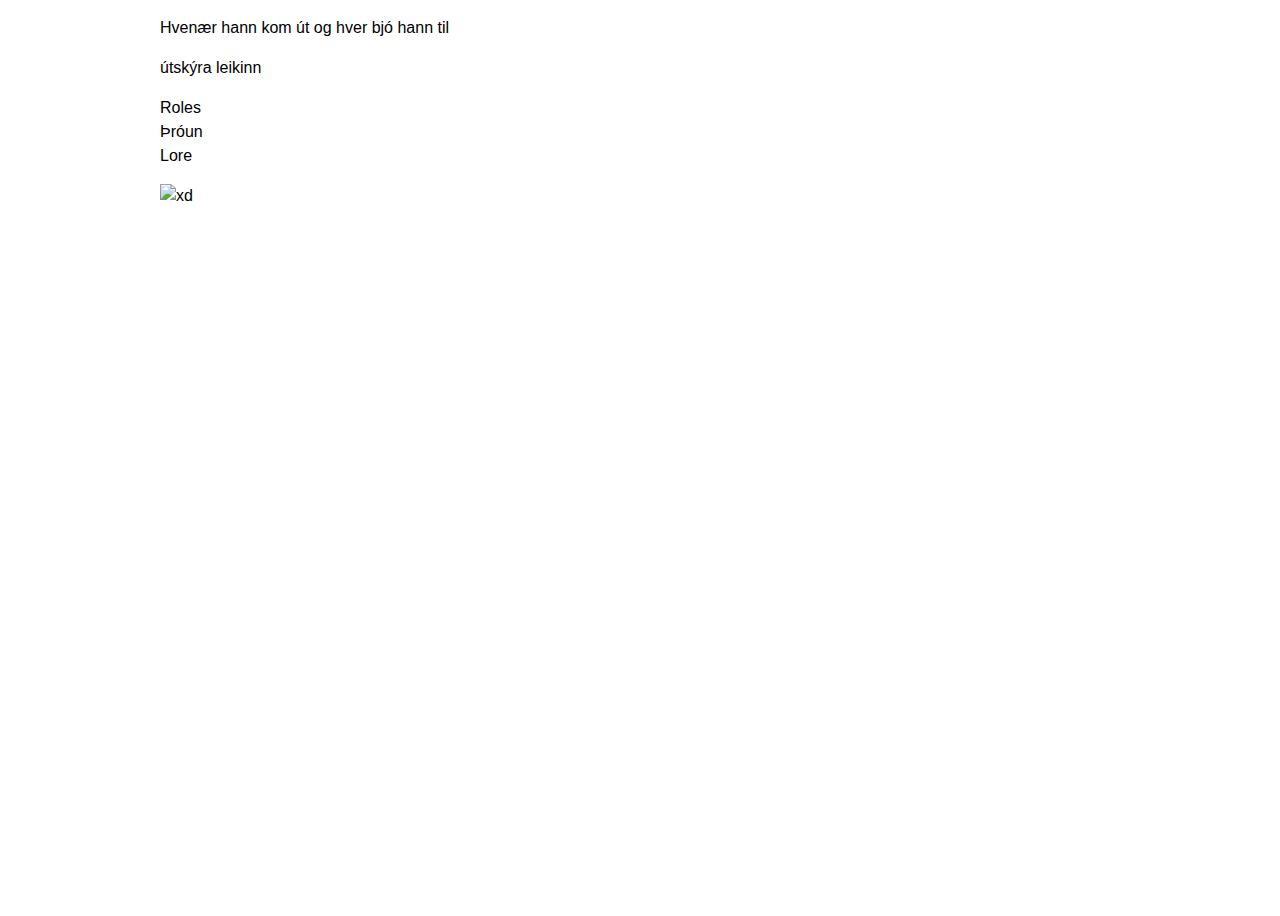
==== index.html @ ef591b4a "Grind í Index" ====
<!DOCTYPE html>
<html lang="en">
<head>
    <meta charset="UTF-8">
    <meta name="viewport" content="width=device-width, initial-scale=1.0">
    <meta http-equiv="X-UA-Compatible" content="ie=edge">
    <link href="https://fonts.googleapis.com/css?family=Open+Sans|Roboto&display=swap" rel="stylesheet">
    <link rel="stylesheet" href="styles.css">
    <title>Overwatch</title>
</head>
<body>
    <nav class="topnav">
            <ul class="topmenu">
                
            </ul>
        </nav>
    <header>
    </header>
    <main class="container">
        <nav>
            <p>Hvenær hann kom út og hver bjó hann til</p>
        </nav>
        <nav>
            <p>útskýra leikinn</p>
        </nav>
        <nav>
            Roles
        </nav>
        <nav>
            Þróun 
        </nav>
        <nav>
            Lore
        </nav>
        <p><img src="myndir/overwatchLogo.png" alt="xd" width="100%"></p>
    </main>

</body>
</html>
---- styles.css ----
* { box-sizing: border-box }
html {
    height: 100%;
}
body {
    height: 100%;
    margin: 0; /* tek út sjálgefið 10px margin */
    grid-gap: 0;
    background-image: url('myndir/Overwatchbackground.jpg');
    background-repeat: no-repeat;
    background-attachment: fixed;
    background-size: cover;
    font-family: 'Open Sans', sans-serif;
    font-family: 'Roboto', sans-serif;
    font: 400 1em/1.5 sans-serif; /* samsett skipun: weight/height, size, family */
}
.container {
    max-width: 60em;
    margin: 0 auto; /* top+bottom og left+right */
    padding: 0;
}
h1 {
    color: #4B535D;
}
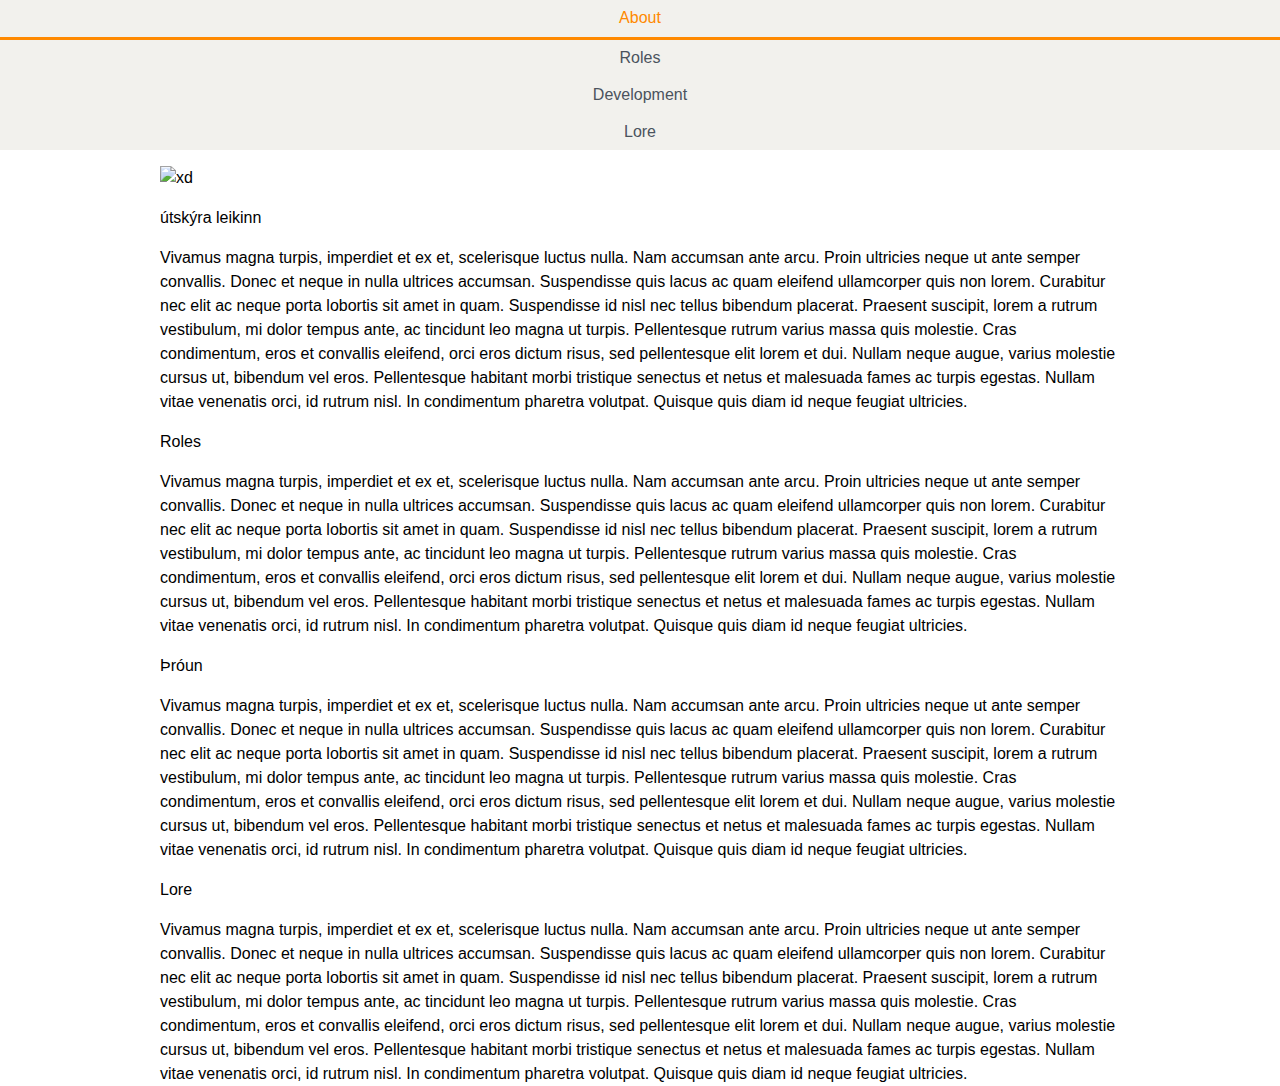
==== commit ee68db5b: "Dummy texti og topmenu" ====
--- a/index.html
+++ b/index.html
@@ -11,28 +11,32 @@
 <body>
     <nav class="topnav">
             <ul class="topmenu">
-                
+                    <li><a href="#About">About</a></li>
+                    <li><a href="#Roles">Roles</a></li>
+                    <li><a href="#Development">Development</a></li>
+                    <li><a href="#Lore">Lore</a></li>
             </ul>
         </nav>
     <header>
     </header>
     <main class="container">
-        <nav>
-            <p>Hvenær hann kom út og hver bjó hann til</p>
+        <p><img src="myndir/overwatchLogo.png" alt="xd" width="100%"></p>
+        <nav id="About">
+            <p>útskýra leikinn</p>
+            <p>Vivamus magna turpis, imperdiet et ex et, scelerisque luctus nulla. Nam accumsan ante arcu. Proin ultricies neque ut ante semper convallis. Donec et neque in nulla ultrices accumsan. Suspendisse quis lacus ac quam eleifend ullamcorper quis non lorem. Curabitur nec elit ac neque porta lobortis sit amet in quam. Suspendisse id nisl nec tellus bibendum placerat. Praesent suscipit, lorem a rutrum vestibulum, mi dolor tempus ante, ac tincidunt leo magna ut turpis. Pellentesque rutrum varius massa quis molestie. Cras condimentum, eros et convallis eleifend, orci eros dictum risus, sed pellentesque elit lorem et dui. Nullam neque augue, varius molestie cursus ut, bibendum vel eros. Pellentesque habitant morbi tristique senectus et netus et malesuada fames ac turpis egestas. Nullam vitae venenatis orci, id rutrum nisl. In condimentum pharetra volutpat. Quisque quis diam id neque feugiat ultricies.</p>
         </nav>
-        <nav>
-            <p>útskýra leikinn</p>
+        <nav id="Roles">
+            <p>Roles</p>
+            <p>Vivamus magna turpis, imperdiet et ex et, scelerisque luctus nulla. Nam accumsan ante arcu. Proin ultricies neque ut ante semper convallis. Donec et neque in nulla ultrices accumsan. Suspendisse quis lacus ac quam eleifend ullamcorper quis non lorem. Curabitur nec elit ac neque porta lobortis sit amet in quam. Suspendisse id nisl nec tellus bibendum placerat. Praesent suscipit, lorem a rutrum vestibulum, mi dolor tempus ante, ac tincidunt leo magna ut turpis. Pellentesque rutrum varius massa quis molestie. Cras condimentum, eros et convallis eleifend, orci eros dictum risus, sed pellentesque elit lorem et dui. Nullam neque augue, varius molestie cursus ut, bibendum vel eros. Pellentesque habitant morbi tristique senectus et netus et malesuada fames ac turpis egestas. Nullam vitae venenatis orci, id rutrum nisl. In condimentum pharetra volutpat. Quisque quis diam id neque feugiat ultricies.</p>
         </nav>
-        <nav>
-            Roles
+        <nav id="Development">
+            <p>Þróun</p>
+            <p>Vivamus magna turpis, imperdiet et ex et, scelerisque luctus nulla. Nam accumsan ante arcu. Proin ultricies neque ut ante semper convallis. Donec et neque in nulla ultrices accumsan. Suspendisse quis lacus ac quam eleifend ullamcorper quis non lorem. Curabitur nec elit ac neque porta lobortis sit amet in quam. Suspendisse id nisl nec tellus bibendum placerat. Praesent suscipit, lorem a rutrum vestibulum, mi dolor tempus ante, ac tincidunt leo magna ut turpis. Pellentesque rutrum varius massa quis molestie. Cras condimentum, eros et convallis eleifend, orci eros dictum risus, sed pellentesque elit lorem et dui. Nullam neque augue, varius molestie cursus ut, bibendum vel eros. Pellentesque habitant morbi tristique senectus et netus et malesuada fames ac turpis egestas. Nullam vitae venenatis orci, id rutrum nisl. In condimentum pharetra volutpat. Quisque quis diam id neque feugiat ultricies.</p>
         </nav>
-        <nav>
-            Þróun 
+        <nav id="Lore">
+            <p>Lore</p>
+            <p>Vivamus magna turpis, imperdiet et ex et, scelerisque luctus nulla. Nam accumsan ante arcu. Proin ultricies neque ut ante semper convallis. Donec et neque in nulla ultrices accumsan. Suspendisse quis lacus ac quam eleifend ullamcorper quis non lorem. Curabitur nec elit ac neque porta lobortis sit amet in quam. Suspendisse id nisl nec tellus bibendum placerat. Praesent suscipit, lorem a rutrum vestibulum, mi dolor tempus ante, ac tincidunt leo magna ut turpis. Pellentesque rutrum varius massa quis molestie. Cras condimentum, eros et convallis eleifend, orci eros dictum risus, sed pellentesque elit lorem et dui. Nullam neque augue, varius molestie cursus ut, bibendum vel eros. Pellentesque habitant morbi tristique senectus et netus et malesuada fames ac turpis egestas. Nullam vitae venenatis orci, id rutrum nisl. In condimentum pharetra volutpat. Quisque quis diam id neque feugiat ultricies.</p>
         </nav>
-        <nav>
-            Lore
-        </nav>
-        <p><img src="myndir/overwatchLogo.png" alt="xd" width="100%"></p>
     </main>
 
 </body>
--- a/styles.css
+++ b/styles.css
@@ -21,4 +21,41 @@
 }
 h1 {
     color: #4B535D;
-}+}
+.topnav ul{
+    background: #f2f1ed; 
+    }
+    .topnav input {
+    display: none;
+    }
+    
+    .topmenu {
+    display: block;
+    /* position: fixed; */
+    padding: 0;
+    margin: 0;
+    list-style: none; 
+    
+    }
+    .topmenu li {
+    border: 0;
+    padding: 0;
+    margin:0;
+    }
+    .topmenu li {
+    border: 0;
+    padding: 0;
+    }
+    .topmenu a {
+    display: block;     /* ath! */
+    color: #4b535d;
+    text-decoration: none;
+    text-align: center;
+    padding: .4em 1em; 
+    }
+    .topmenu a:hover,
+    .topmenu a:active,
+    .virkur {
+    color: #ff8900 !important;
+    border-bottom: solid 3px #ff8900;
+    }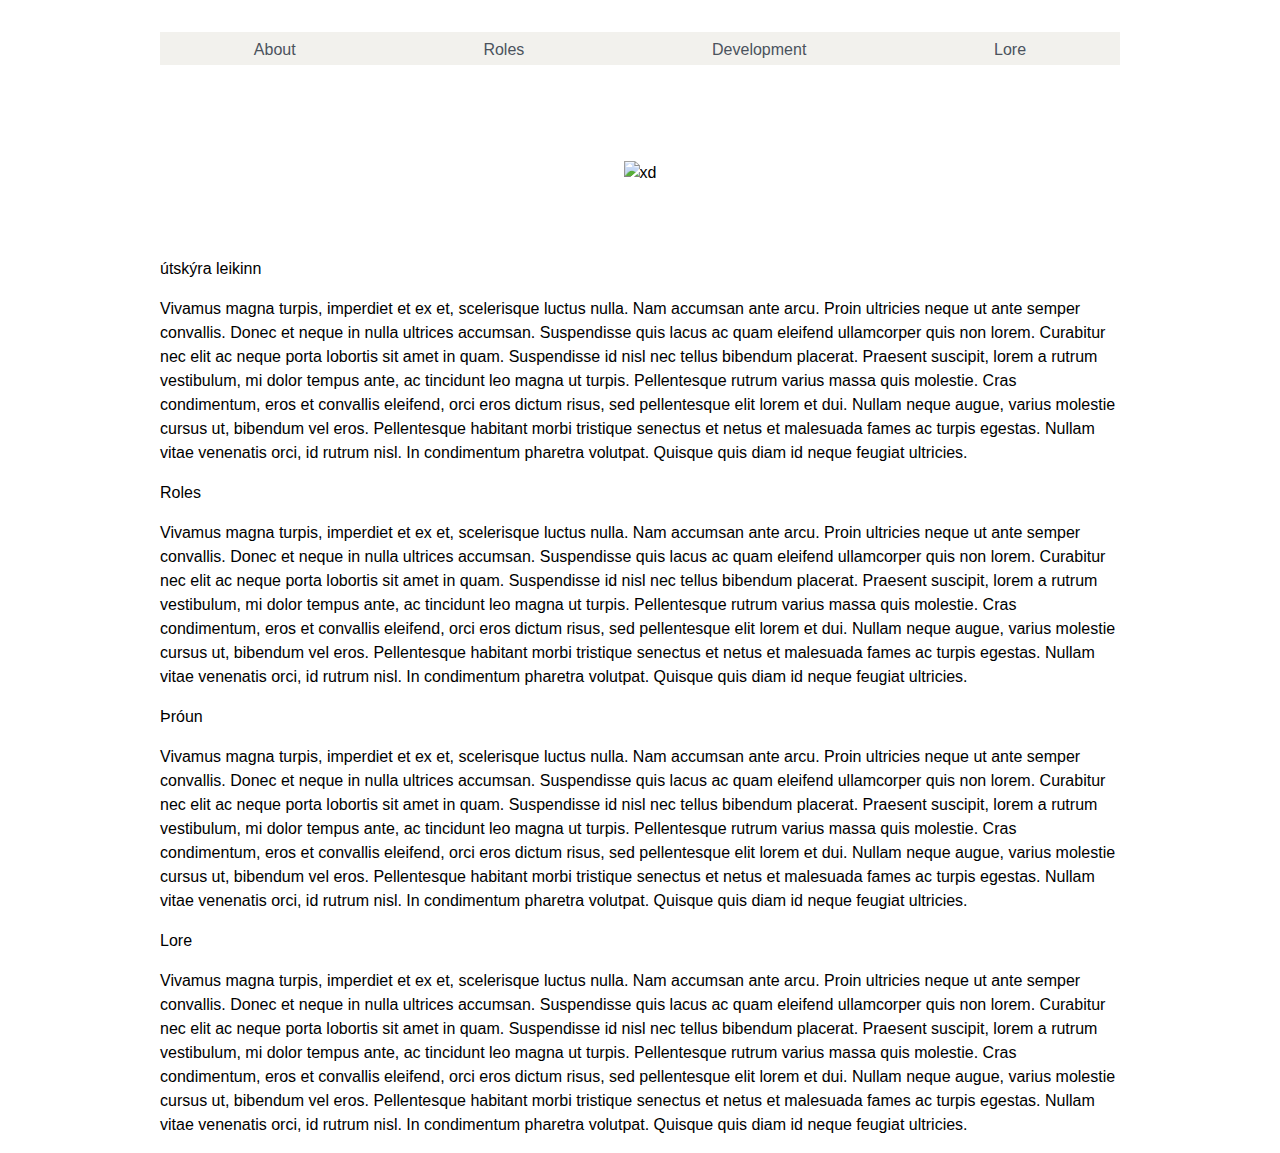
==== commit 10ac41d7: "Laga topmenu bæta favicon" ====
--- a/index.html
+++ b/index.html
@@ -4,6 +4,7 @@
     <meta charset="UTF-8">
     <meta name="viewport" content="width=device-width, initial-scale=1.0">
     <meta http-equiv="X-UA-Compatible" content="ie=edge">
+    <link rel="icon" type="image/ico" href="myndir/OverwatchFavicon.ico"/>
     <link href="https://fonts.googleapis.com/css?family=Open+Sans|Roboto&display=swap" rel="stylesheet">
     <link rel="stylesheet" href="styles.css">
     <title>Overwatch</title>
@@ -19,8 +20,10 @@
         </nav>
     <header>
     </header>
+    <nav class="logo">
+            <p><img src="myndir/overwatchLogo.png" alt="xd" width="100%"></p>
+    </nav>
     <main class="container">
-        <p><img src="myndir/overwatchLogo.png" alt="xd" width="100%"></p>
         <nav id="About">
             <p>útskýra leikinn</p>
             <p>Vivamus magna turpis, imperdiet et ex et, scelerisque luctus nulla. Nam accumsan ante arcu. Proin ultricies neque ut ante semper convallis. Donec et neque in nulla ultrices accumsan. Suspendisse quis lacus ac quam eleifend ullamcorper quis non lorem. Curabitur nec elit ac neque porta lobortis sit amet in quam. Suspendisse id nisl nec tellus bibendum placerat. Praesent suscipit, lorem a rutrum vestibulum, mi dolor tempus ante, ac tincidunt leo magna ut turpis. Pellentesque rutrum varius massa quis molestie. Cras condimentum, eros et convallis eleifend, orci eros dictum risus, sed pellentesque elit lorem et dui. Nullam neque augue, varius molestie cursus ut, bibendum vel eros. Pellentesque habitant morbi tristique senectus et netus et malesuada fames ac turpis egestas. Nullam vitae venenatis orci, id rutrum nisl. In condimentum pharetra volutpat. Quisque quis diam id neque feugiat ultricies.</p>
--- a/styles.css
+++ b/styles.css
@@ -21,6 +21,15 @@
 }
 h1 {
     color: #4B535D;
+}
+.topnav {
+    grid-area: topnav;
+}
+.logo {
+    grid-area: logo;
+}
+.container {
+    grid-area: container;
 }
 .topnav ul{
     background: #f2f1ed; 
@@ -51,11 +60,35 @@
     color: #4b535d;
     text-decoration: none;
     text-align: center;
-    padding: .4em 1em; 
+    padding: .4em 1em;
+    padding-bottom: 3px; 
     }
     .topmenu a:hover,
     .topmenu a:active,
     .virkur {
     color: #ff8900 !important;
     border-bottom: solid 3px #ff8900;
+    padding-bottom: 0;
+
+    }
+    @media screen and (min-width: 48em) {
+        body {
+            height: 100%;
+            display: grid;
+            grid-template-areas: 
+            "topnav"
+            "logo"
+            "container";
+        }
+        .topmenu {
+            display: flex;
+            max-width: 60em;
+            justify-content: space-around;
+            margin: 2em auto;
+        }
+        .logo {
+            padding: 2em 0;
+            max-width: 60em;
+            margin: 1em auto .5em;
+        }
     }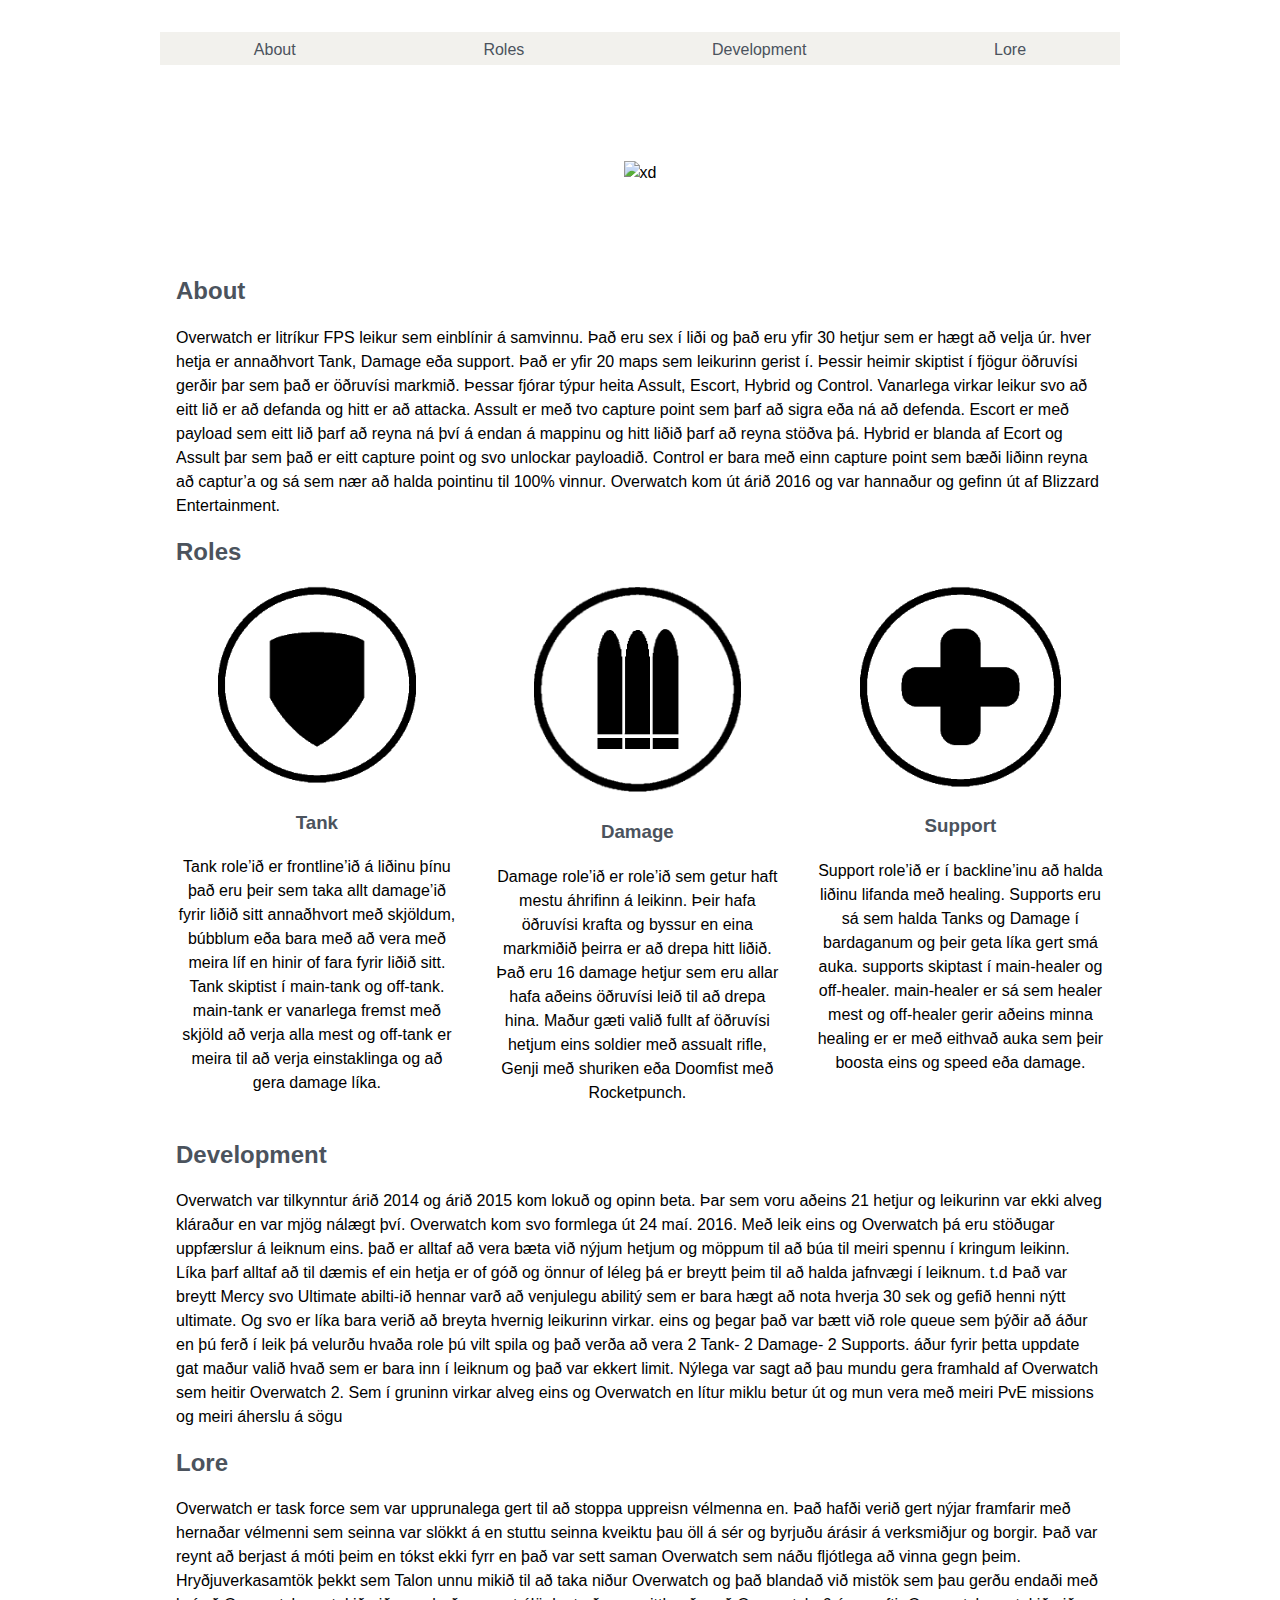
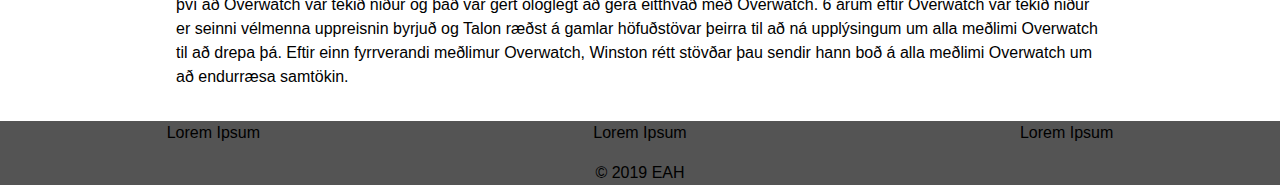
==== commit 665156d9: "Bæta inn footer og gera responsive" ====
--- a/index.html
+++ b/index.html
@@ -25,22 +25,47 @@
     </nav>
     <main class="container">
         <nav id="About">
-            <p>útskýra leikinn</p>
-            <p>Vivamus magna turpis, imperdiet et ex et, scelerisque luctus nulla. Nam accumsan ante arcu. Proin ultricies neque ut ante semper convallis. Donec et neque in nulla ultrices accumsan. Suspendisse quis lacus ac quam eleifend ullamcorper quis non lorem. Curabitur nec elit ac neque porta lobortis sit amet in quam. Suspendisse id nisl nec tellus bibendum placerat. Praesent suscipit, lorem a rutrum vestibulum, mi dolor tempus ante, ac tincidunt leo magna ut turpis. Pellentesque rutrum varius massa quis molestie. Cras condimentum, eros et convallis eleifend, orci eros dictum risus, sed pellentesque elit lorem et dui. Nullam neque augue, varius molestie cursus ut, bibendum vel eros. Pellentesque habitant morbi tristique senectus et netus et malesuada fames ac turpis egestas. Nullam vitae venenatis orci, id rutrum nisl. In condimentum pharetra volutpat. Quisque quis diam id neque feugiat ultricies.</p>
+            <h1>About</h1>
+            <p>
+                Overwatch er litríkur FPS leikur sem einblínir á samvinnu. Það eru sex í liði og það eru yfir 30 hetjur sem er hægt að velja úr. hver hetja er annaðhvort Tank, Damage eða support. Það er yfir 20 maps sem leikurinn gerist í. Þessir heimir skiptist í fjögur öðruvísi gerðir þar sem það er öðruvísi markmið. Þessar fjórar týpur heita Assult, Escort, Hybrid og Control. Vanarlega virkar leikur svo að eitt lið er að defanda og hitt er að attacka. Assult er með tvo capture point sem þarf að sigra eða ná að defenda. Escort er með payload sem eitt lið þarf að reyna ná því á endan á mappinu og hitt liðið þarf að reyna stöðva þá. Hybrid er blanda af Ecort og Assult þar sem það er eitt capture point og svo unlockar payloadið. Control er bara með einn capture point sem bæði liðinn reyna að captur’a og sá sem nær að halda pointinu til 100% vinnur. Overwatch kom út árið 2016 og var hannaður og gefinn út af Blizzard Entertainment.
+            </p>
         </nav>
-        <nav id="Roles">
-            <p>Roles</p>
-            <p>Vivamus magna turpis, imperdiet et ex et, scelerisque luctus nulla. Nam accumsan ante arcu. Proin ultricies neque ut ante semper convallis. Donec et neque in nulla ultrices accumsan. Suspendisse quis lacus ac quam eleifend ullamcorper quis non lorem. Curabitur nec elit ac neque porta lobortis sit amet in quam. Suspendisse id nisl nec tellus bibendum placerat. Praesent suscipit, lorem a rutrum vestibulum, mi dolor tempus ante, ac tincidunt leo magna ut turpis. Pellentesque rutrum varius massa quis molestie. Cras condimentum, eros et convallis eleifend, orci eros dictum risus, sed pellentesque elit lorem et dui. Nullam neque augue, varius molestie cursus ut, bibendum vel eros. Pellentesque habitant morbi tristique senectus et netus et malesuada fames ac turpis egestas. Nullam vitae venenatis orci, id rutrum nisl. In condimentum pharetra volutpat. Quisque quis diam id neque feugiat ultricies.</p>
+        <h1>Roles</h1>
+        <nav class="roles" id="Roles">
+            
+                <nav class="tank">
+                    <img src="/myndir/tankLogo.png" width="70%">
+                    <p>
+                    <h3>Tank</h3>Tank role’ið er frontline’ið á liðinu þínu það eru þeir sem taka allt damage’ið fyrir liðið sitt annaðhvort með skjöldum, búbblum eða bara með að vera með meira líf en hinir of fara fyrir liðið sitt. Tank skiptist í main-tank og off-tank. main-tank er vanarlega fremst með skjöld að verja alla mest og off-tank er meira til að verja einstaklinga og að gera damage líka.
+                    </p>
+                </nav>
+                <nav class="damage">
+                    <img src="/myndir/damageLogo.png" width="70%">
+                    <p>
+                    <h3>Damage</h3>Damage role’ið er role’ið sem getur haft mestu áhrifinn á leikinn. Þeir hafa öðruvísi krafta og byssur en eina markmiðið þeirra er að drepa hitt liðið. Það eru 16 damage hetjur sem eru allar hafa aðeins öðruvísi leið til að drepa hina. Maður gæti valið fullt af öðruvísi hetjum eins soldier með assualt rifle, Genji með shuriken eða Doomfist með Rocketpunch.
+                    </p>
+                </nav>
+                <nav class="support">
+                    <img src="/myndir/supportLogo.png" width="70%">
+                    <p>                
+                    <h3>Support</h3>Support role’ið er í backline’inu að halda liðinu lifanda með healing. Supports eru sá sem halda Tanks og Damage í bardaganum og þeir geta líka gert smá auka. supports skiptast í main-healer og off-healer. main-healer er sá sem healer mest og off-healer gerir aðeins minna healing er er með eithvað auka sem þeir boosta eins og speed eða damage.
+                    </p>
+                </nav>
         </nav>
         <nav id="Development">
-            <p>Þróun</p>
-            <p>Vivamus magna turpis, imperdiet et ex et, scelerisque luctus nulla. Nam accumsan ante arcu. Proin ultricies neque ut ante semper convallis. Donec et neque in nulla ultrices accumsan. Suspendisse quis lacus ac quam eleifend ullamcorper quis non lorem. Curabitur nec elit ac neque porta lobortis sit amet in quam. Suspendisse id nisl nec tellus bibendum placerat. Praesent suscipit, lorem a rutrum vestibulum, mi dolor tempus ante, ac tincidunt leo magna ut turpis. Pellentesque rutrum varius massa quis molestie. Cras condimentum, eros et convallis eleifend, orci eros dictum risus, sed pellentesque elit lorem et dui. Nullam neque augue, varius molestie cursus ut, bibendum vel eros. Pellentesque habitant morbi tristique senectus et netus et malesuada fames ac turpis egestas. Nullam vitae venenatis orci, id rutrum nisl. In condimentum pharetra volutpat. Quisque quis diam id neque feugiat ultricies.</p>
+            <h1>Development</h1>
+            <p>Overwatch var tilkynntur árið 2014 og árið 2015 kom lokuð og opinn beta. Þar sem voru aðeins  21 hetjur og leikurinn var ekki alveg kláraður en var mjög nálægt því. Overwatch kom svo formlega út 24 maí. 2016. Með leik eins og Overwatch þá eru stöðugar uppfærslur á leiknum eins. það er alltaf að vera bæta við nýjum hetjum og möppum til að búa til meiri spennu í kringum leikinn. Líka þarf alltaf að til dæmis ef ein hetja er of góð og önnur of léleg þá er breytt þeim til að halda jafnvægi í leiknum. t.d Það var breytt Mercy svo Ultimate abilti-ið hennar varð að venjulegu abilitý sem er bara hægt að nota hverja 30 sek og gefið henni nýtt ultimate. Og svo er líka bara verið að breyta hvernig leikurinn virkar. eins og þegar það var bætt við role queue sem þýðir að áður en þú ferð í leik þá velurðu hvaða role þú vilt spila og það verða að vera 2 Tank- 2 Damage- 2 Supports. áður fyrir þetta uppdate gat maður valið hvað sem er bara inn í leiknum og það var ekkert limit. Nýlega var sagt að þau mundu gera framhald af Overwatch sem heitir Overwatch 2. Sem í gruninn virkar alveg eins og Overwatch en lítur miklu betur út og mun vera með meiri PvE missions og meiri áherslu á sögu</p>
         </nav>
         <nav id="Lore">
-            <p>Lore</p>
-            <p>Vivamus magna turpis, imperdiet et ex et, scelerisque luctus nulla. Nam accumsan ante arcu. Proin ultricies neque ut ante semper convallis. Donec et neque in nulla ultrices accumsan. Suspendisse quis lacus ac quam eleifend ullamcorper quis non lorem. Curabitur nec elit ac neque porta lobortis sit amet in quam. Suspendisse id nisl nec tellus bibendum placerat. Praesent suscipit, lorem a rutrum vestibulum, mi dolor tempus ante, ac tincidunt leo magna ut turpis. Pellentesque rutrum varius massa quis molestie. Cras condimentum, eros et convallis eleifend, orci eros dictum risus, sed pellentesque elit lorem et dui. Nullam neque augue, varius molestie cursus ut, bibendum vel eros. Pellentesque habitant morbi tristique senectus et netus et malesuada fames ac turpis egestas. Nullam vitae venenatis orci, id rutrum nisl. In condimentum pharetra volutpat. Quisque quis diam id neque feugiat ultricies.</p>
+            <h1>Lore</h1>
+            <p>Overwatch er task force sem var upprunalega gert til að stoppa uppreisn vélmenna en. Það hafði verið gert nýjar framfarir með hernaðar vélmenni sem seinna var slökkt á en stuttu seinna kveiktu þau öll á sér og byrjuðu árásir á verksmiðjur og borgir. Það  var reynt að berjast á móti þeim en tókst ekki fyrr en það var sett saman Overwatch sem náðu fljótlega að vinna gegn þeim. Hryðjuverkasamtök þekkt sem Talon unnu mikið til að taka niður Overwatch og það blandað við mistök sem þau gerðu endaði með því að Overwatch var tekið niður og það var gert ólöglegt að gera eitthvað með Overwatch. 6 árum eftir Overwatch var tekið niður er seinni vélmenna uppreisnin byrjuð og Talon ræðst á gamlar höfuðstövar þeirra til að ná upplýsingum um alla meðlimi Overwatch til að drepa þá. Eftir einn fyrrverandi meðlimur Overwatch, Winston rétt stövðar þau sendir hann boð á alla meðlimi Overwatch um að endurræsa samtökin.</p>
         </nav>
     </main>
-
+    <footer>
+        <nav class="listi1">Lorem Ipsum </nav>
+        <nav class="listi2">Lorem Ipsum </nav>
+        <nav class="listi3">Lorem Ipsum </nav>
+    </footer>
+    <p class="copy">&copy; 2019 EAH</p>
 </body>
-</html>
+</html>--- a/styles.css
+++ b/styles.css
@@ -17,10 +17,17 @@
 .container {
     max-width: 60em;
     margin: 0 auto; /* top+bottom og left+right */
-    padding: 0;
+    padding: 1em;
 }
 h1 {
+    font-size: 1.5em;
     color: #4B535D;
+}
+h3 {
+    color: #4B535D;
+}
+footer {
+    grid-area: footer;
 }
 .topnav {
     grid-area: topnav;
@@ -31,64 +38,128 @@
 .container {
     grid-area: container;
 }
+.tank {
+    grid-area: tank;
+}
+.damage {
+    grid-area: damage;
+}
+.support {
+    grid-area: support;
+}
+.rolesTitle {
+    grid-area: rolesTitle;
+}
+.listi1 {
+    grid-area: listi1;
+}
+.listi2 {
+    grid-area: listi2;
+}
+.listi3 {
+    grid-area: listi3;
+}
+.copy {
+    margin: 0;
+    padding: 1em 0 0 0;
+    background: #545454;
+    color: black;
+    text-align: center;
+}
 .topnav ul{
     background: #f2f1ed; 
-    }
-    .topnav input {
+}
+.topnav input {
     display: none;
-    }
-    
-    .topmenu {
+}
+
+.topmenu {
     display: block;
     /* position: fixed; */
     padding: 0;
     margin: 0;
     list-style: none; 
-    
-    }
-    .topmenu li {
+
+}
+.topmenu li {
     border: 0;
     padding: 0;
     margin:0;
-    }
-    .topmenu li {
+}
+.topmenu li {
     border: 0;
     padding: 0;
-    }
-    .topmenu a {
+}
+.topmenu a {
     display: block;     /* ath! */
     color: #4b535d;
     text-decoration: none;
     text-align: center;
     padding: .4em 1em;
     padding-bottom: 3px; 
-    }
-    .topmenu a:hover,
-    .topmenu a:active,
-    .virkur {
+}
+.topmenu a:hover,
+.topmenu a:active,
+.virkur {
     color: #ff8900 !important;
     border-bottom: solid 3px #ff8900;
     padding-bottom: 0;
-
+}
+.roles {
+    display: grid;
+    grid-template-areas: 
+    "tank" 
+    "damage" 
+    "support";
+    grid-gap: 2em;
+    text-align: center;
+    justify-content: space-evenly;
+    align-self: auto;
+}
+footer {
+    background: #545454;
+    text-align: center;
+    display: grid;
+    grid-template-areas:
+    "listi1" 
+    "listi2" 
+    "listi3";
+}
+@media screen and (min-width: 48em) {
+    body {
+        height: 100%;
+        display: grid;
+        grid-template-areas: 
+        "topnav"
+        "logo"
+        "container"
+        "footer";
     }
-    @media screen and (min-width: 48em) {
-        body {
-            height: 100%;
-            display: grid;
-            grid-template-areas: 
-            "topnav"
-            "logo"
-            "container";
-        }
-        .topmenu {
-            display: flex;
-            max-width: 60em;
-            justify-content: space-around;
-            margin: 2em auto;
-        }
-        .logo {
-            padding: 2em 0;
-            max-width: 60em;
-            margin: 1em auto .5em;
-        }
-    }+    .topmenu {
+        display: flex;
+        max-width: 60em;
+        justify-content: space-around;
+        margin: 2em auto;
+    }
+    footer {
+        background: #545454;
+        text-align: center;
+        display: grid;
+        grid-template-areas:
+        "listi1 listi2 listi3";
+    }
+    .roles {
+        display: grid;
+        grid-template-areas: 
+        "tank damage support";
+        grid-gap: 2em;
+        text-align: center;
+        justify-content: space-evenly;
+        align-self: auto;
+    }
+    .logo {
+        padding: 2em 0;
+        max-width: 60em;
+        margin: 1em auto .5em;
+    }
+}